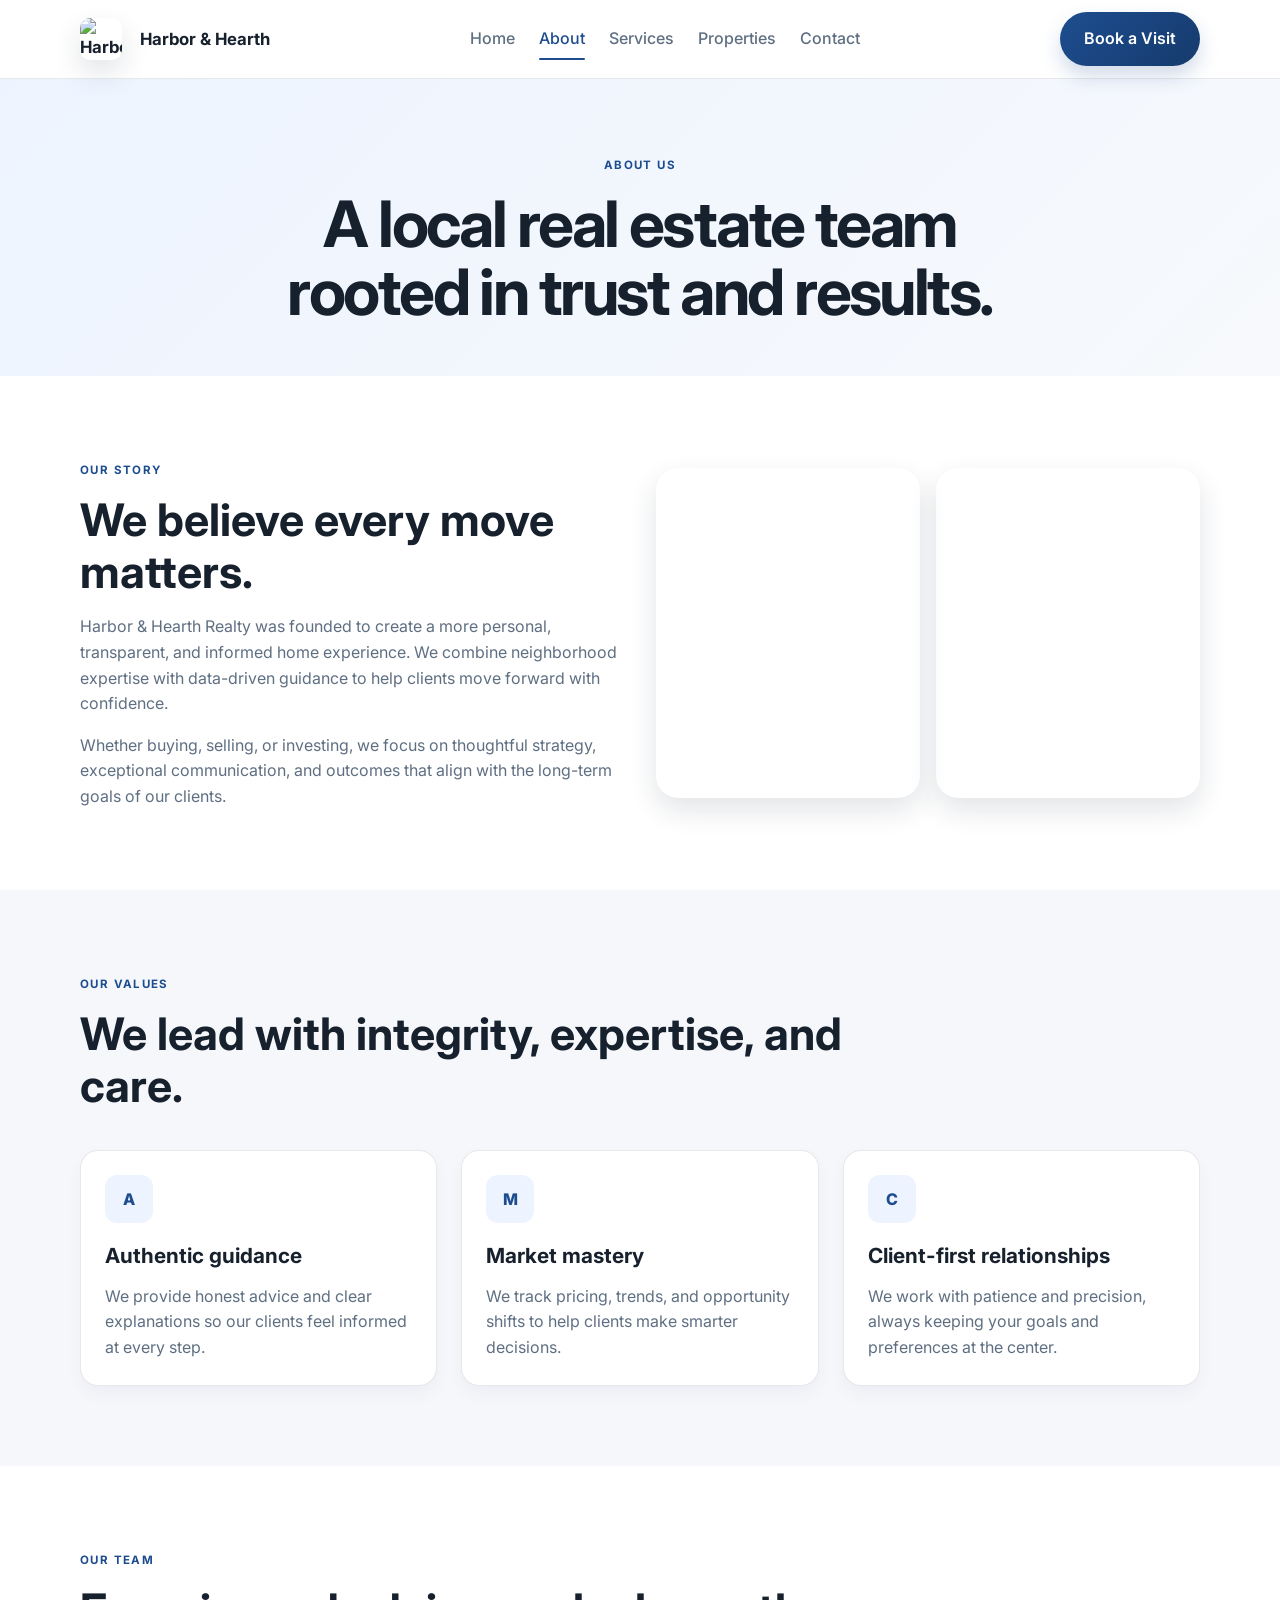
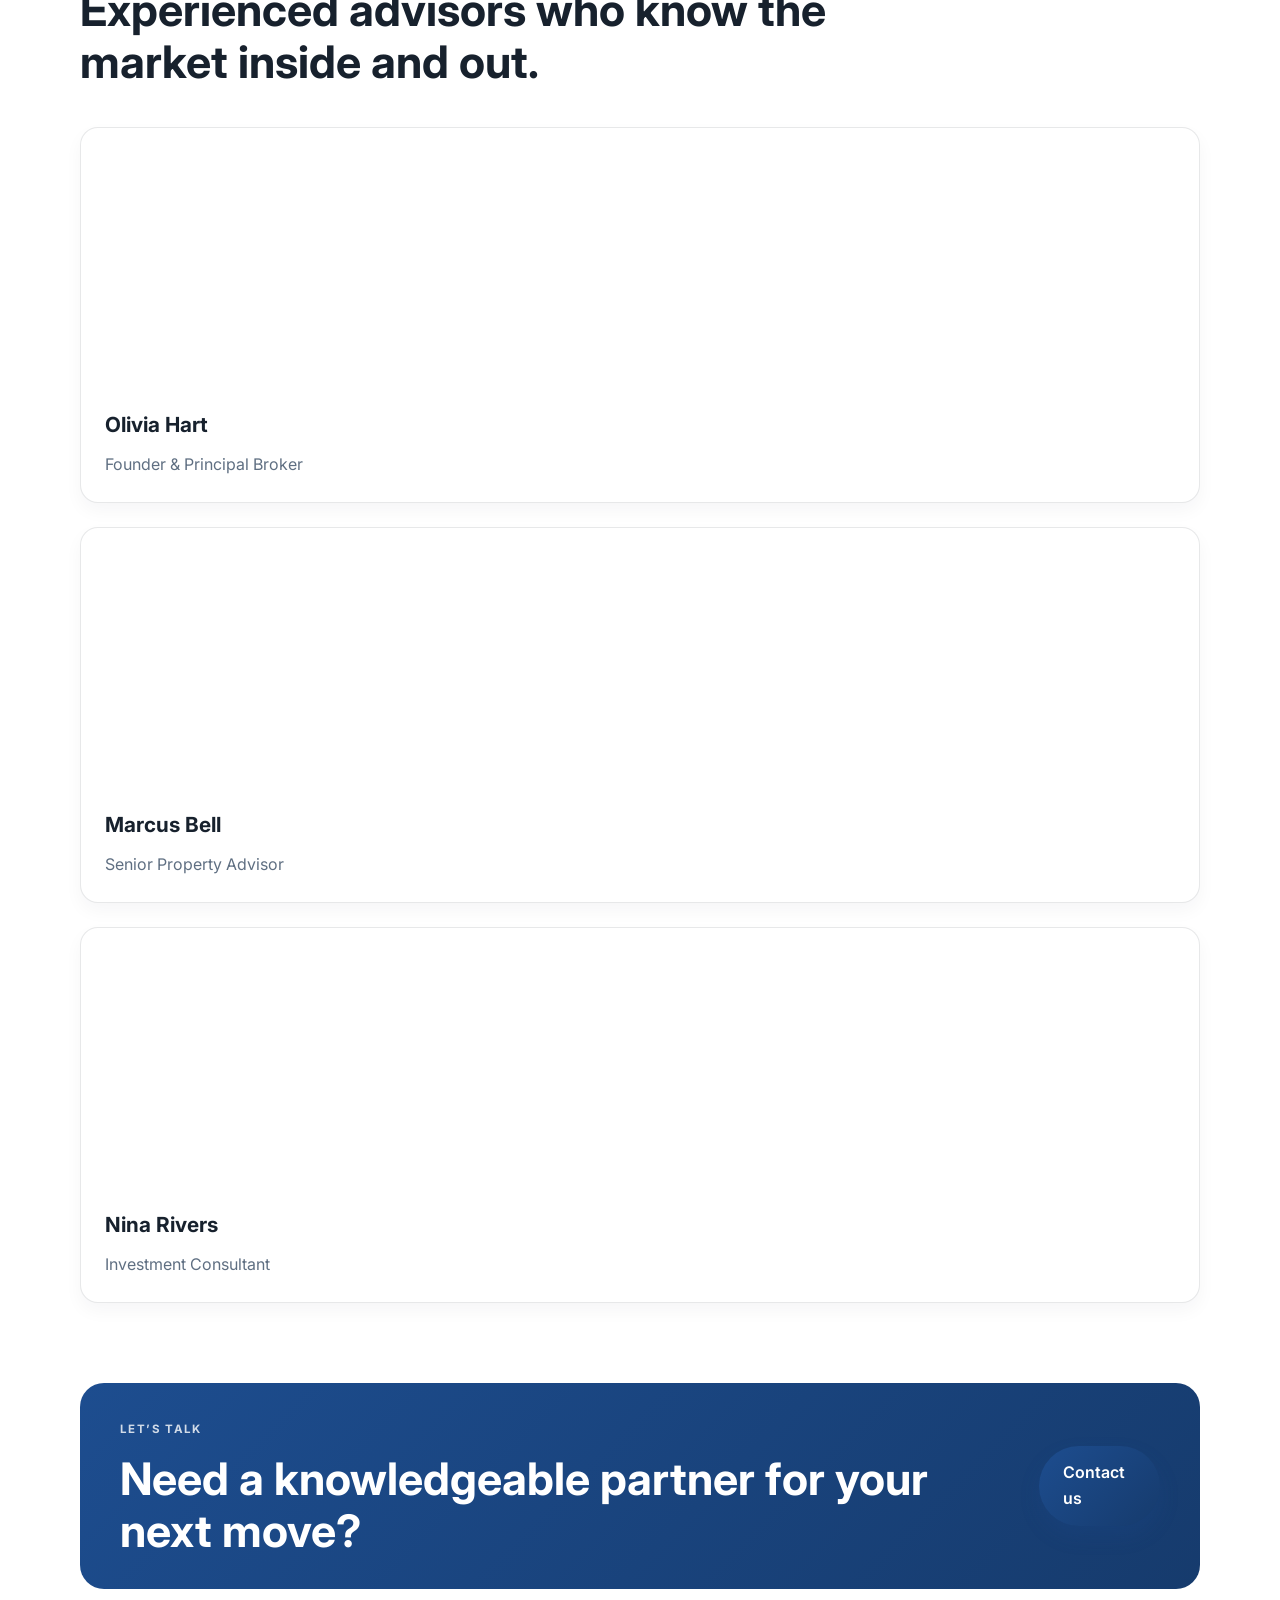
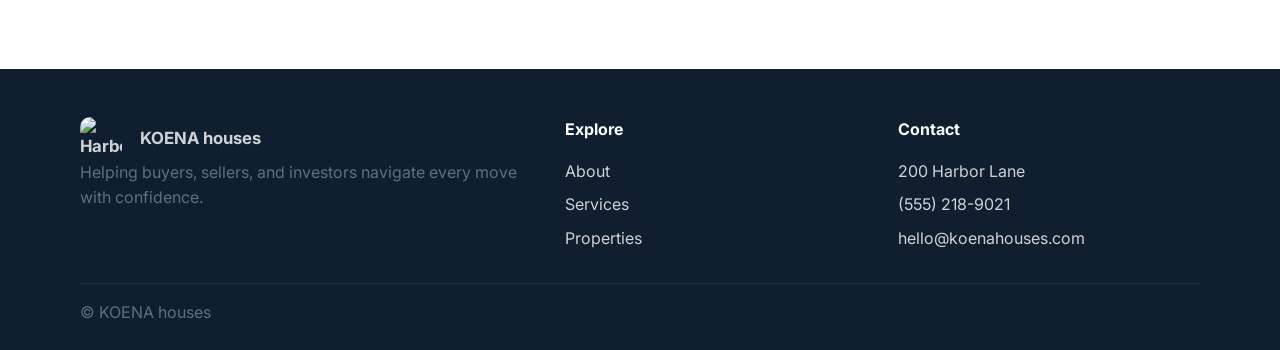
==== about.html @ af432fdc "Omelemo Kuali" ====
<!DOCTYPE html>
<html lang="en">
<head>
  <meta charset="UTF-8" />
  <meta name="viewport" content="width=device-width, initial-scale=1.0" />
  <title>About | KOENA houses</title>
  <meta name="description" content="Learn about KOENA houses and our values." />
  <link rel="preconnect" href="https://fonts.googleapis.com">
  <link rel="preconnect" href="https://fonts.gstatic.com" crossorigin>
  <link href="https://fonts.googleapis.com/css2?family=Inter:wght@400;500;600;700;800&display=swap" rel="stylesheet">
  <link rel="stylesheet" href="style.css" />
</head>
<body>
  <header class="site-header">
    <div class="container nav">
      <a href="index.html" class="brand">
        <img src="images/logo.svg" alt="Harbor & Hearth logo" class="brand-logo">
        <span>Harbor & Hearth</span>
      </a>

      <button class="nav-toggle" aria-label="Toggle navigation">
        <span></span><span></span><span></span>
      </button>

      <nav class="main-nav">
        <a href="index.html">Home</a>
        <a href="about.html" class="active">About</a>
        <a href="service.html">Services</a>
        <a href="properties.html">Properties</a>
        <a href="contact.html">Contact</a>
      </nav>

      <a class="btn btn-primary nav-cta" href="contact.html">Book a Visit</a>
    </div>
  </header>

  <main>
    <section class="page-hero">
      <div class="container narrow">
        <p class="eyebrow">About us</p>
        <h1>A local real estate team rooted in trust and results.</h1>
      </div>
    </section>

    <section class="section">
      <div class="container split">
        <div class="content-block">
          <p class="eyebrow">Our story</p>
          <h2>We believe every move matters.</h2>
          <p>
            Harbor & Hearth Realty was founded to create a more personal, transparent, and informed
            home experience. We combine neighborhood expertise with data-driven guidance to help clients
            move forward with confidence.
          </p>
          <p>
            Whether buying, selling, or investing, we focus on thoughtful strategy, exceptional communication,
            and outcomes that align with the long-term goals of our clients.
          </p>
        </div>
        <div class="image-stack">
          <div class="stack-card stack-one"></div>
          <div class="stack-card stack-two"></div>
        </div>
      </div>
    </section>

    <section class="section alt">
      <div class="container">
        <div class="section-header">
          <p class="eyebrow">Our values</p>
          <h2>We lead with integrity, expertise, and care.</h2>
        </div>

        <div class="feature-grid">
          <article class="feature">
            <div class="icon">A</div>
            <h3>Authentic guidance</h3>
            <p>We provide honest advice and clear explanations so our clients feel informed at every step.</p>
          </article>
          <article class="feature">
            <div class="icon">M</div>
            <h3>Market mastery</h3>
            <p>We track pricing, trends, and opportunity shifts to help clients make smarter decisions.</p>
          </article>
          <article class="feature">
            <div class="icon">C</div>
            <h3>Client-first relationships</h3>
            <p>We work with patience and precision, always keeping your goals and preferences at the center.</p>
          </article>
        </div>
      </div>
    </section>

    <section class="section">
      <div class="container">
        <div class="section-header">
          <p class="eyebrow">Our team</p>
          <h2>Experienced advisors who know the market inside and out.</h2>
        </div>

        <div class="team-grid">
          <article class="team-card">
            <div class="avatar avatar-one"></div>
            <h3>Olivia Hart</h3>
            <p>Founder & Principal Broker</p>
          </article>
          <article class="team-card">
            <div class="avatar avatar-two"></div>
            <h3>Marcus Bell</h3>
            <p>Senior Property Advisor</p>
          </article>
          <article class="team-card">
            <div class="avatar avatar-three"></div>
            <h3>Nina Rivers</h3>
            <p>Investment Consultant</p>
          </article>
        </div>
      </div>
    </section>

    <section class="section cta-section">
      <div class="container cta-box">
        <div>
          <p class="eyebrow">Let’s talk</p>
          <h2>Need a knowledgeable partner for your next move?</h2>
        </div>
        <a href="contact.html" class="btn btn-primary">Contact us</a>
      </div>
    </section>
  </main>

  <footer class="site-footer">
    <div class="container footer-grid">
      <div>
        <a href="index.html" class="brand">
          <img src="images/logo.svg" alt="Harbor & Hearth logo" class="brand-logo">
          <span>KOENA houses</span>
        </a>
        <p>Helping buyers, sellers, and investors navigate every move with confidence.</p>
      </div>

      <div>
        <h4>Explore</h4>
        <ul>
          <li><a href="about.html">About</a></li>
          <li><a href="service.html">Services</a></li>
          <li><a href="properties.html">Properties</a></li>
        </ul>
      </div>

      <div>
        <h4>Contact</h4>
        <ul>
          <li>200 Harbor Lane</li>
          <li>(555) 218-9021</li>
          <li>hello@koenahouses.com</li>
        </ul>
      </div>
    </div>

    <div class="container footer-bottom">
      <p>© <span id="year"></span> KOENA houses</p>
    </div>
  </footer>

  <script src="script.js"></script>
</body>
</html>
---- style.css ----
:root {
  --primary: #1d4d8f;
  --primary-dark: #163b6d;
  --accent: #d9a441;
  --surface: #f5f7fb;
  --surface-strong: #edf3ff;
  --text: #17212d;
  --muted: #5f6f82;
  --white: #ffffff;
  --border: rgba(23, 33, 45, 0.1);
  --shadow: 0 12px 28px rgba(17, 31, 57, 0.12);
  --radius: 18px;
}

* {
  box-sizing: border-box;
  margin: 0;
  padding: 0;
}

html {
  scroll-behavior: smooth;
}

body {
  font-family: "Inter", sans-serif;
  background: var(--white);
  color: var(--text);
  line-height: 1.6;
}

img {
  max-width: 100%;
  display: block;
}

a {
  text-decoration: none;
  color: inherit;
}

button,
input,
textarea {
  font: inherit;
}

.container {
  width: min(1120px, calc(100% - 2rem));
  margin: 0 auto;
}

.section {
  padding: 5rem 0;
}

.alt {
  background: var(--surface);
}

.site-header {
  position: sticky;
  top: 0;
  z-index: 100;
  background: rgba(255, 255, 255, 0.92);
  backdrop-filter: blur(10px);
  border-bottom: 1px solid var(--border);
}

.nav {
  display: flex;
  align-items: center;
  justify-content: space-between;
  min-height: 78px;
  gap: 1rem;
}

.brand {
  display: inline-flex;
  align-items: center;
  gap: 0.7rem;
  font-weight: 700;
  font-size: 1.05rem;
}

.brand-mark {
  width: 2.2rem;
  height: 2.2rem;
  border-radius: 12px;
  display: grid;
  place-items: center;
  color: var(--white);
  background: linear-gradient(135deg, var(--primary), #295daf);
  box-shadow: var(--shadow);
}

/* Logo image for the brand (SVG) */
.brand-logo {
  width: 2.6rem;
  height: 2.6rem;
  border-radius: 10px;
  display: inline-block;
  object-fit: cover;
  box-shadow: var(--shadow);
  margin-right: 0.45rem;
  vertical-align: middle;
}

.brand span {
  line-height: 1;
}

@media (max-width: 640px) {
  .brand-logo {
    width: 2.2rem;
    height: 2.2rem;
  }
  .brand {
    gap: 0.5rem;
    font-size: 0.98rem;
  }
}

/* Hide brand text in the header on very small screens to prioritize the logo */
@media (max-width: 480px) {
  .site-header .brand span {
    display: none;
  }
  .site-header .brand .brand-logo {
    margin-right: 0;
  }
}

.main-nav {
  display: flex;
  align-items: center;
  gap: 1.5rem;
  color: var(--muted);
  font-weight: 500;
}

.main-nav a {
  position: relative;
  transition: color 0.2s ease;
}

.main-nav a:hover,
.main-nav a.active {
  color: var(--primary);
}

.main-nav a.active::after {
  content: "";
  position: absolute;
  left: 0;
  bottom: -0.5rem;
  width: 100%;
  height: 2px;
  background: var(--primary);
  border-radius: 99px;
}

.nav-toggle {
  display: none;
  width: 42px;
  height: 42px;
  border: 1px solid var(--border);
  border-radius: 10px;
  background: transparent;
  cursor: pointer;
}

.nav-toggle span {
  display: block;
  width: 20px;
  height: 2px;
  background: var(--text);
  margin: 5px auto;
}

.btn {
  display: inline-flex;
  align-items: center;
  justify-content: center;
  border-radius: 999px;
  padding: 0.9rem 1.5rem;
  font-weight: 600;
  transition: transform 0.2s ease, box-shadow 0.2s ease;
}

.btn:hover {
  transform: translateY(-1px);
}

.btn-primary {
  background: linear-gradient(135deg, var(--primary), var(--primary-dark));
  color: var(--white);
  box-shadow: 0 10px 20px rgba(29, 77, 143, 0.2);
}

.btn-secondary {
  background: var(--white);
  color: var(--primary);
  border: 1px solid rgba(29, 77, 143, 0.2);
}

.hero {
  background: linear-gradient(135deg, #edf4ff 0%, #f8f9fb 100%);
  padding: 5rem 0 4rem;
}

.hero-grid {
  display: grid;
  grid-template-columns: 1.1fr 0.9fr;
  align-items: center;
  gap: 3rem;
}

.eyebrow {
  display: inline-block;
  text-transform: uppercase;
  letter-spacing: 0.12em;
  font-size: 0.72rem;
  font-weight: 700;
  color: var(--primary);
  margin-bottom: 1rem;
}

h1 {
  font-size: clamp(2.4rem, 5vw, 4.3rem);
  line-height: 1.05;
  letter-spacing: -0.04em;
  margin-bottom: 1.2rem;
}

h2 {
  font-size: clamp(2rem, 4vw, 2.8rem);
  line-height: 1.15;
  margin-bottom: 1rem;
}

h3 {
  font-size: 1.3rem;
  margin-bottom: 0.7rem;
}

p {
  color: var(--muted);
}

.hero-content p:not(.eyebrow) {
  font-size: 1.05rem;
  max-width: 42rem;
}

.hero-actions {
  display: flex;
  gap: 1rem;
  margin: 2rem 0 2.2rem;
  flex-wrap: wrap;
}

.hero-stats {
  list-style: none;
  display: flex;
  gap: 2rem;
  flex-wrap: wrap;
}

.hero-stats li {
  display: flex;
  flex-direction: column;
  gap: 0.2rem;
}

.hero-stats strong {
  font-size: 1.4rem;
  color: var(--text);
}

.hero-card {
  background: var(--white);
  border: 1px solid var(--border);
  border-radius: 28px;
  padding: 1rem;
  box-shadow: var(--shadow);
}

.image-panel {
  position: relative;
  min-height: 420px;
  border-radius: 20px;
  overflow: hidden;
  background: linear-gradient(135deg, rgba(29,77,143,0.18), rgba(217,164,65,0.22)),
    url("https://images.unsplash.com/photo-1568605114967-8130f3a36994?auto=format&fit=crop&w=1200&q=80") center/cover no-repeat;
}

.badge {
  position: absolute;
  top: 1rem;
  left: 1rem;
  background: rgba(255,255,255,0.92);
  color: var(--text);
  padding: 0.55rem 0.9rem;
  border-radius: 999px;
  font-weight: 600;
  font-size: 0.8rem;
}

.listing-card {
  display: flex;
  justify-content: space-between;
  align-items: center;
  gap: 1rem;
  padding: 1.25rem 0.6rem 0.6rem;
}

.listing-card h3 {
  margin: 0.2rem 0;
}

.label {
  font-size: 0.8rem;
  letter-spacing: 0.08em;
  text-transform: uppercase;
  color: var(--primary);
  margin: 0;
}

.listing-card ul {
  list-style: none;
  color: var(--muted);
  font-size: 0.85rem;
  display: flex;
  flex-direction: column;
  gap: 0.2rem;
}

.section-header {
  max-width: 48rem;
  margin-bottom: 2.4rem;
}

.mini-grid {
  display: grid;
  grid-template-columns: repeat(5, minmax(120px, 1fr));
  align-items: center;
  justify-items: center;
  gap: 1rem;
  color: var(--muted);
  font-weight: 600;
}

.feature-grid,
.steps-grid,
.testimonial-grid,
.service-grid,
.team-grid,
.property-grid {
  display: grid;
  gap: 1.5rem;
}

.feature-grid {
  grid-template-columns: repeat(3, minmax(0, 1fr));
}

.feature,
.step,
.service-card,
.team-card,
.property-card,
.contact-card,
.info-card {
  background: var(--white);
  border: 1px solid var(--border);
  border-radius: var(--radius);
  padding: 1.5rem;
  box-shadow: 0 8px 18px rgba(17, 31, 57, 0.04);
}

.feature .icon,
.service-icon {
  width: 3rem;
  height: 3rem;
  border-radius: 12px;
  background: var(--surface-strong);
  color: var(--primary);
  display: grid;
  place-items: center;
  font-weight: 800;
  margin-bottom: 1rem;
}

.split {
  display: grid;
  grid-template-columns: 1fr 1fr;
  align-items: center;
  gap: 2rem;
}

.content-block p + p {
  margin-top: 1rem;
}

.cards-row {
  display: grid;
  grid-template-columns: repeat(2, minmax(0, 1fr));
  gap: 1.5rem;
}

.home-card {
  background: var(--white);
  border: 1px solid var(--border);
  border-radius: 20px;
  overflow: hidden;
}

.thumb {
  min-height: 220px;
  background-size: cover;
  background-position: center;
}

.thumb-one {
  background-image: url("https://images.unsplash.com/photo-1505693416388-ac5ce068fe85?auto=format&fit=crop&w=900&q=80");
}

.thumb-two {
  background-image: url("https://images.unsplash.com/photo-1494526585095-c41746248156?auto=format&fit=crop&w=900&q=80");
}

.card-body {
  padding: 1.25rem;
}

.row {
  display: flex;
  justify-content: space-between;
  gap: 1rem;
  align-items: center;
}

.row h3 {
  margin: 0;
}

.steps-grid {
  grid-template-columns: repeat(4, minmax(0, 1fr));
}

.step {
  text-align: center;
}

.step span {
  width: 3rem;
  height: 3rem;
  border-radius: 50%;
  display: grid;
  place-items: center;
  background: var(--surface-strong);
  color: var(--primary);
  font-weight: 800;
  margin: 0 auto 1rem;
}

.testimonial-grid {
  grid-template-columns: repeat(3, minmax(0, 1fr));
}

blockquote {
  background: var(--surface);
  border: 1px solid var(--border);
  border-radius: var(--radius);
  padding: 1.5rem;
  font-size: 1rem;
  color: var(--text);
  box-shadow: 0 8px 16px rgba(17,31,57,0.03);
}

blockquote footer {
  margin-top: 1rem;
  color: var(--primary);
  font-weight: 600;
}

.cta-section {
  padding-top: 0;
}

.cta-box {
  background: linear-gradient(135deg, var(--primary), var(--primary-dark));
  color: var(--white);
  border-radius: 24px;
  padding: 2rem 2.5rem;
  display: flex;
  align-items: center;
  justify-content: space-between;
  gap: 1rem;
}

.cta-box .eyebrow {
  color: rgba(255,255,255,0.8);
}

.cta-box h2 {
  margin-bottom: 0;
}

.site-footer {
  background: #0f1f2f;
  color: rgba(255,255,255,0.8);
  padding-top: 3rem;
}

.footer-grid {
  display: grid;
  grid-template-columns: 1.2fr 0.8fr 0.8fr;
  gap: 2rem;
  padding-bottom: 2rem;
}

.site-footer h4 {
  color: var(--white);
  margin-bottom: 1rem;
}

.site-footer ul {
  list-style: none;
  display: grid;
  gap: 0.5rem;
}

.footer-bottom {
  border-top: 1px solid rgba(255,255,255,0.08);
  padding: 1rem 0 1.5rem;
}

.page-hero {
  padding: 4.5rem 0 2rem;
  background: linear-gradient(135deg, #edf4ff 0%, #f7f9fc 100%);
}

.narrow {
  max-width: 760px;
  text-align: center;
}

.image-stack {
  display: grid;
  grid-template-columns: 1fr 1fr;
  gap: 1rem;
}

.stack-card {
  min-height: 330px;
  border-radius: 22px;
  background-size: cover;
  background-position: center;
  box-shadow: var(--shadow);
}

.stack-one {
  background-image: url("https://images.unsplash.com/photo-1484154218962-a197022b5858?auto=format&fit=crop&w=900&q=80");
}

.stack-two {
  background-image: url("https://images.unsplash.com/photo-1502672260266-1c1ef2d93688?auto=format&fit=crop&w=900&q=80");
}

.service-grid {
  grid-template-columns: repeat(3, minmax(0, 1fr));
}

.service-card {
  min-height: 260px;
}

.pricing-box {
  background: var(--white);
  border: 1px solid var(--border);
  border-radius: var(--radius);
  box-shadow: var(--shadow);
  padding: 2rem;
}

.price {
  font-size: 2.2rem;
  font-weight: 800;
  color: var(--text);
  margin: 0.5rem 0 1rem;
}

.check-list {
  list-style: none;
  display: grid;
  gap: 0.75rem;
  margin-top: 1.5rem;
  color: var(--text);
}

.check-list li::before {
  content: "✓";
  color: var(--primary);
  font-weight: 800;
  margin-right: 0.75rem;
}

.filter-bar {
  display: flex;
  align-items: center;
  justify-content: center;
  gap: 0.75rem;
  flex-wrap: wrap;
  margin-bottom: 2rem;
}

.filter-btn {
  background: var(--surface);
  border: 1px solid var(--border);
  color: var(--text);
  border-radius: 999px;
  padding: 0.7rem 1.15rem;
  font-weight: 600;
  cursor: pointer;
  transition: all 0.2s ease;
}

.filter-btn.active,
.filter-btn:hover {
  background: var(--primary);
  border-color: var(--primary);
  color: var(--white);
}

.property-grid {
  grid-template-columns: repeat(3, minmax(0, 1fr));
}

.property-card {
  overflow: hidden;
  padding: 0;
}

.property-image {
  min-height: 220px;
  background-size: cover;
  background-position: center;
}

.property-one { background-image: url("https://images.unsplash.com/photo-1512917774080-9991f1c4c750?auto=format&fit=crop&w=900&q=80"); }
.property-two { background-image: url("https://images.unsplash.com/photo-1448630360428-65456885c650?auto=format&fit=crop&w=900&q=80"); }
.property-three { background-image: url("https://images.unsplash.com/photo-1460317442991-0ec209397118?auto=format&fit=crop&w=900&q=80"); }
.property-four { background-image: url("https://images.unsplash.com/photo-1570129477492-45c003edd2be?auto=format&fit=crop&w=900&q=80"); }
.property-five { background-image: url("https://images.unsplash.com/photo-1505693416388-ac5ce068fe85?auto=format&fit=crop&w=900&q=80"); }
.property-six { background-image: url("https://images.unsplash.com/photo-1494526585095-c41746248156?auto=format&fit=crop&w=900&q=80"); }

.property-content {
  padding: 1.3rem;
}

.meta {
  display: flex;
  flex-wrap: wrap;
  gap: 0.4rem;
  margin-top: 1rem;
}

.meta span {
  background: var(--surface);
  color: var(--muted);
  border-radius: 999px;
  padding: 0.35rem 0.7rem;
  font-size: 0.75rem;
  font-weight: 600;
}

.contact-grid {
  display: grid;
  grid-template-columns: 1.2fr 0.8fr;
  gap: 2rem;
}

.contact-form {
  display: grid;
  gap: 1rem;
}

.field {
  display: grid;
  gap: 0.5rem;
}

.field label {
  font-weight: 600;
  color: var(--text);
}

.field input,
.field textarea {
  background: var(--surface);
  border: 1px solid var(--border);
  border-radius: 12px;
  padding: 0.9rem 1rem;
  resize: vertical;
  color: var(--text);
  outline: none;
}

.field input:focus,
.field textarea:focus {
  border-color: rgba(29,77,143,0.4);
  box-shadow: 0 0 0 4px rgba(29,77,143,0.08);
}

.contact-list {
  list-style: none;
  display: grid;
  gap: 0.8rem;
  margin: 1.2rem 0 1.6rem;
  color: var(--muted);
}

.map-placeholder {
  display: grid;
  place-items: center;
  min-height: 220px;
  border-radius: 16px;
  border: 1px solid var(--border);
  background: linear-gradient(135deg, rgba(29,77,143,0.08), rgba(217,164,65,0.08));
  color: var(--primary);
  font-weight: 700;
}

.avatar {
  width: 100%;
  min-height: 240px;
  border-radius: 16px;
  background-size: cover;
  background-position: center;
  margin-bottom: 1rem;
}

.avatar-one { background-image: url("https://images.unsplash.com/photo-1544005313-94ddf0286df2?auto=format&fit=crop&w=900&q=80"); }
.avatar-two { background-image: url("https://images.unsplash.com/photo-1500648767791-00dcc994a43e?auto=format&fit=crop&w=900&q=80"); }
.avatar-three { background-image: url("https://images.unsplash.com/photo-1487412720507-e7ab37603c6f?auto=format&fit=crop&w=900&q=80"); }

@media (max-width: 900px) {
  .hero-grid,
  .split,
  .contact-grid,
  .footer-grid,
  .property-grid,
  .service-grid,
  .feature-grid,
  .testimonial-grid,
  .steps-grid {
    grid-template-columns: 1fr 1fr;
  }

  .main-nav {
    position: absolute;
    top: 78px;
    left: 1rem;
    right: 1rem;
    background: var(--white);
    padding: 1rem;
    border: 1px solid var(--border);
    border-radius: 12px;
    display: none;
    flex-direction: column;
    align-items: flex-start;
    box-shadow: var(--shadow);
  }

  .main-nav.open {
    display: flex;
  }

  .nav-toggle {
    display: block;
  }

  .nav-cta {
    display: none;
  }
}

@media (max-width: 640px) {
  .hero-grid,
  .split,
  .contact-grid,
  .footer-grid,
  .property-grid,
  .service-grid,
  .feature-grid,
  .testimonial-grid,
  .steps-grid,
  .cards-row {
    grid-template-columns: 1fr;
  }

  .mini-grid {
    grid-template-columns: repeat(2, minmax(120px, 1fr));
  }

  .cta-box {
    flex-direction: column;
    align-items: flex-start;
  }

  h1 {
    line-height: 1.12;
  }
}
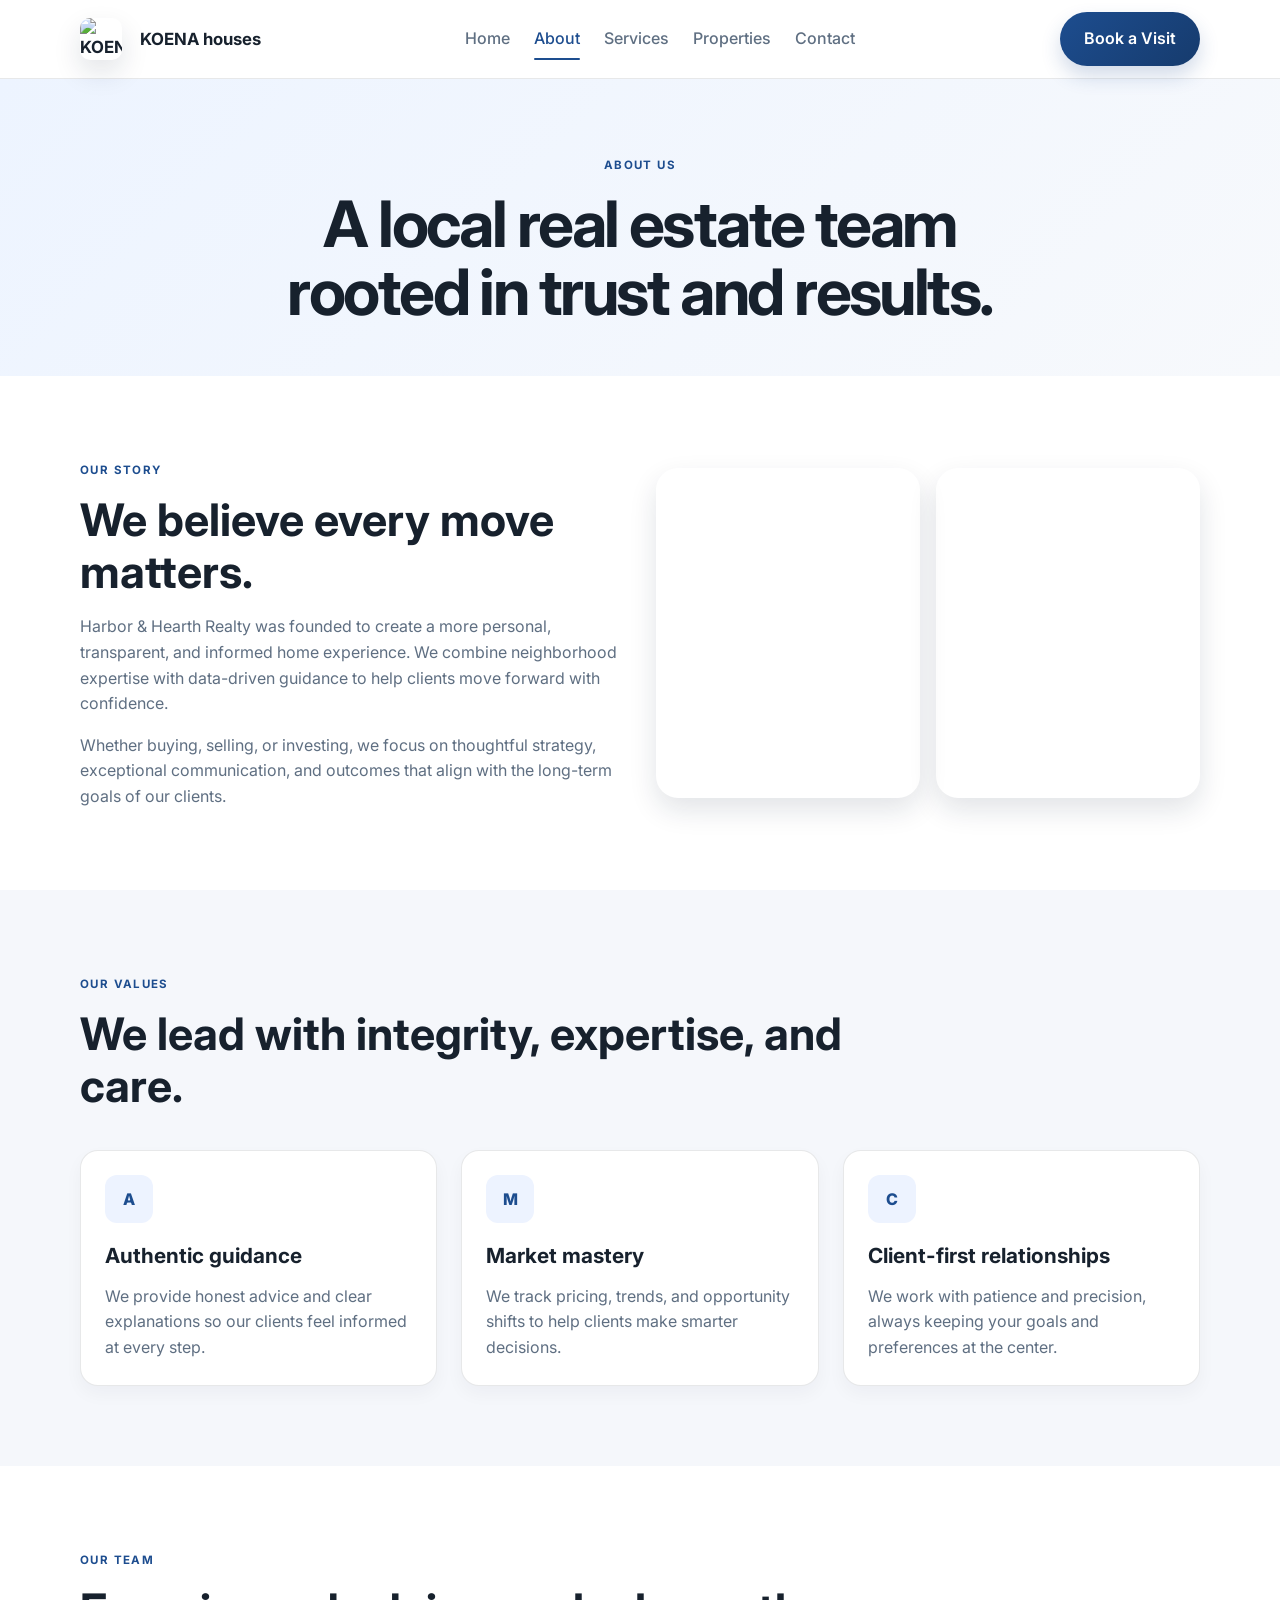
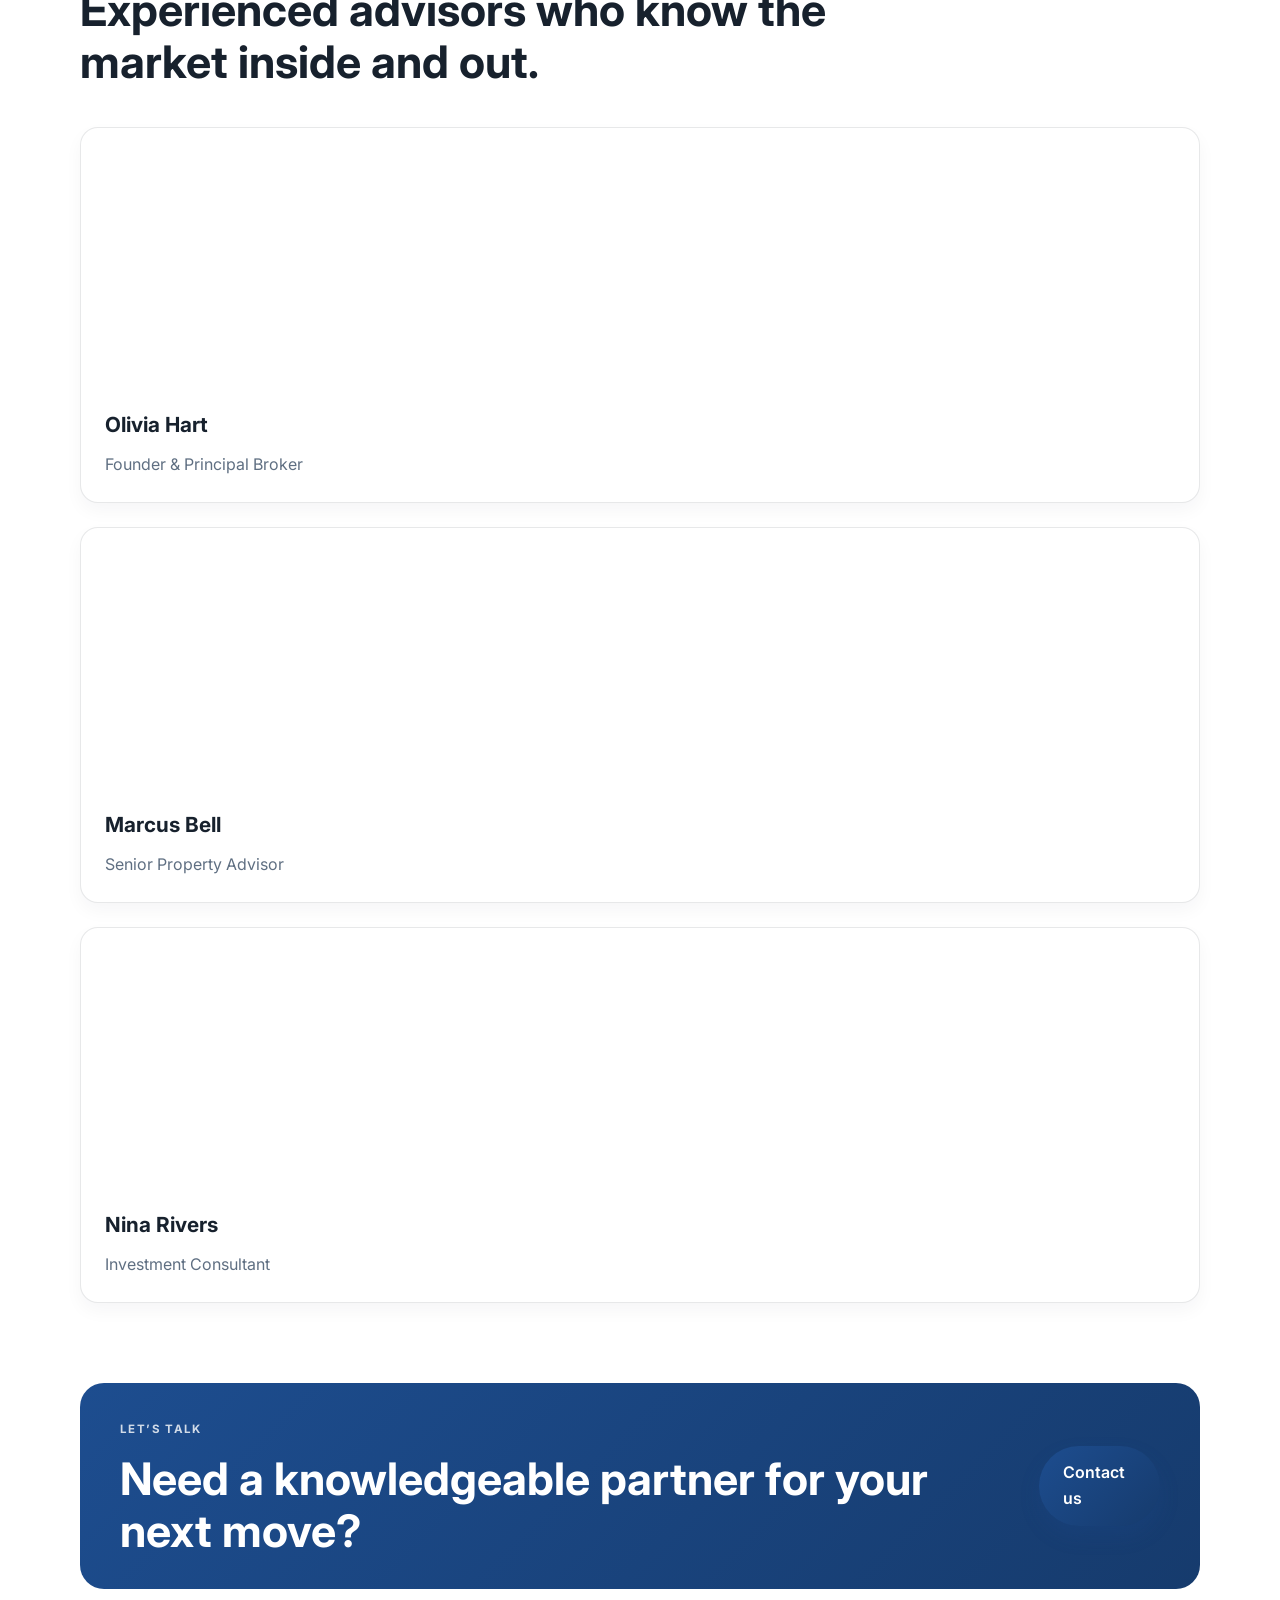
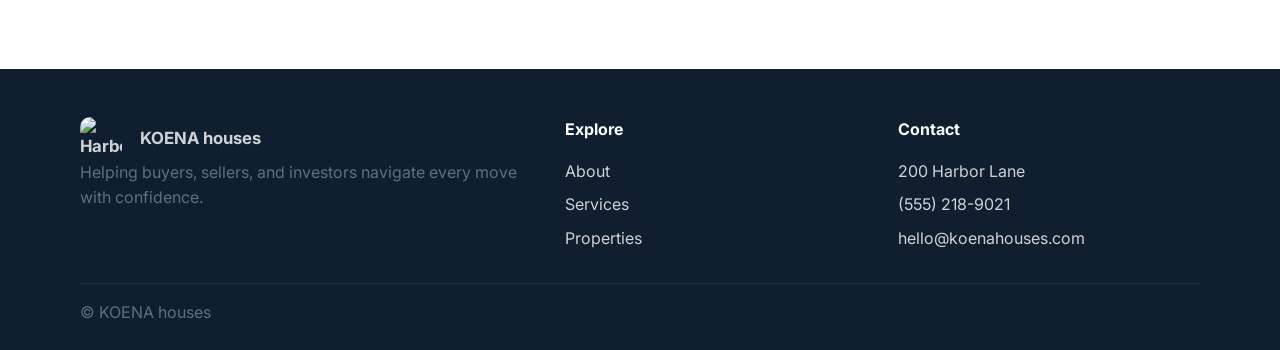
==== commit f0e37619: "Omelemo Kuali" ====
--- a/about.html
+++ b/about.html
@@ -14,8 +14,8 @@
   <header class="site-header">
     <div class="container nav">
       <a href="index.html" class="brand">
-        <img src="images/logo.svg" alt="Harbor & Hearth logo" class="brand-logo">
-        <span>Harbor & Hearth</span>
+        <img src="images/logo.svg" alt="KOENA houses logo" class="brand-logo">
+        <span>KOENA houses</span>
       </a>
 
       <button class="nav-toggle" aria-label="Toggle navigation">
